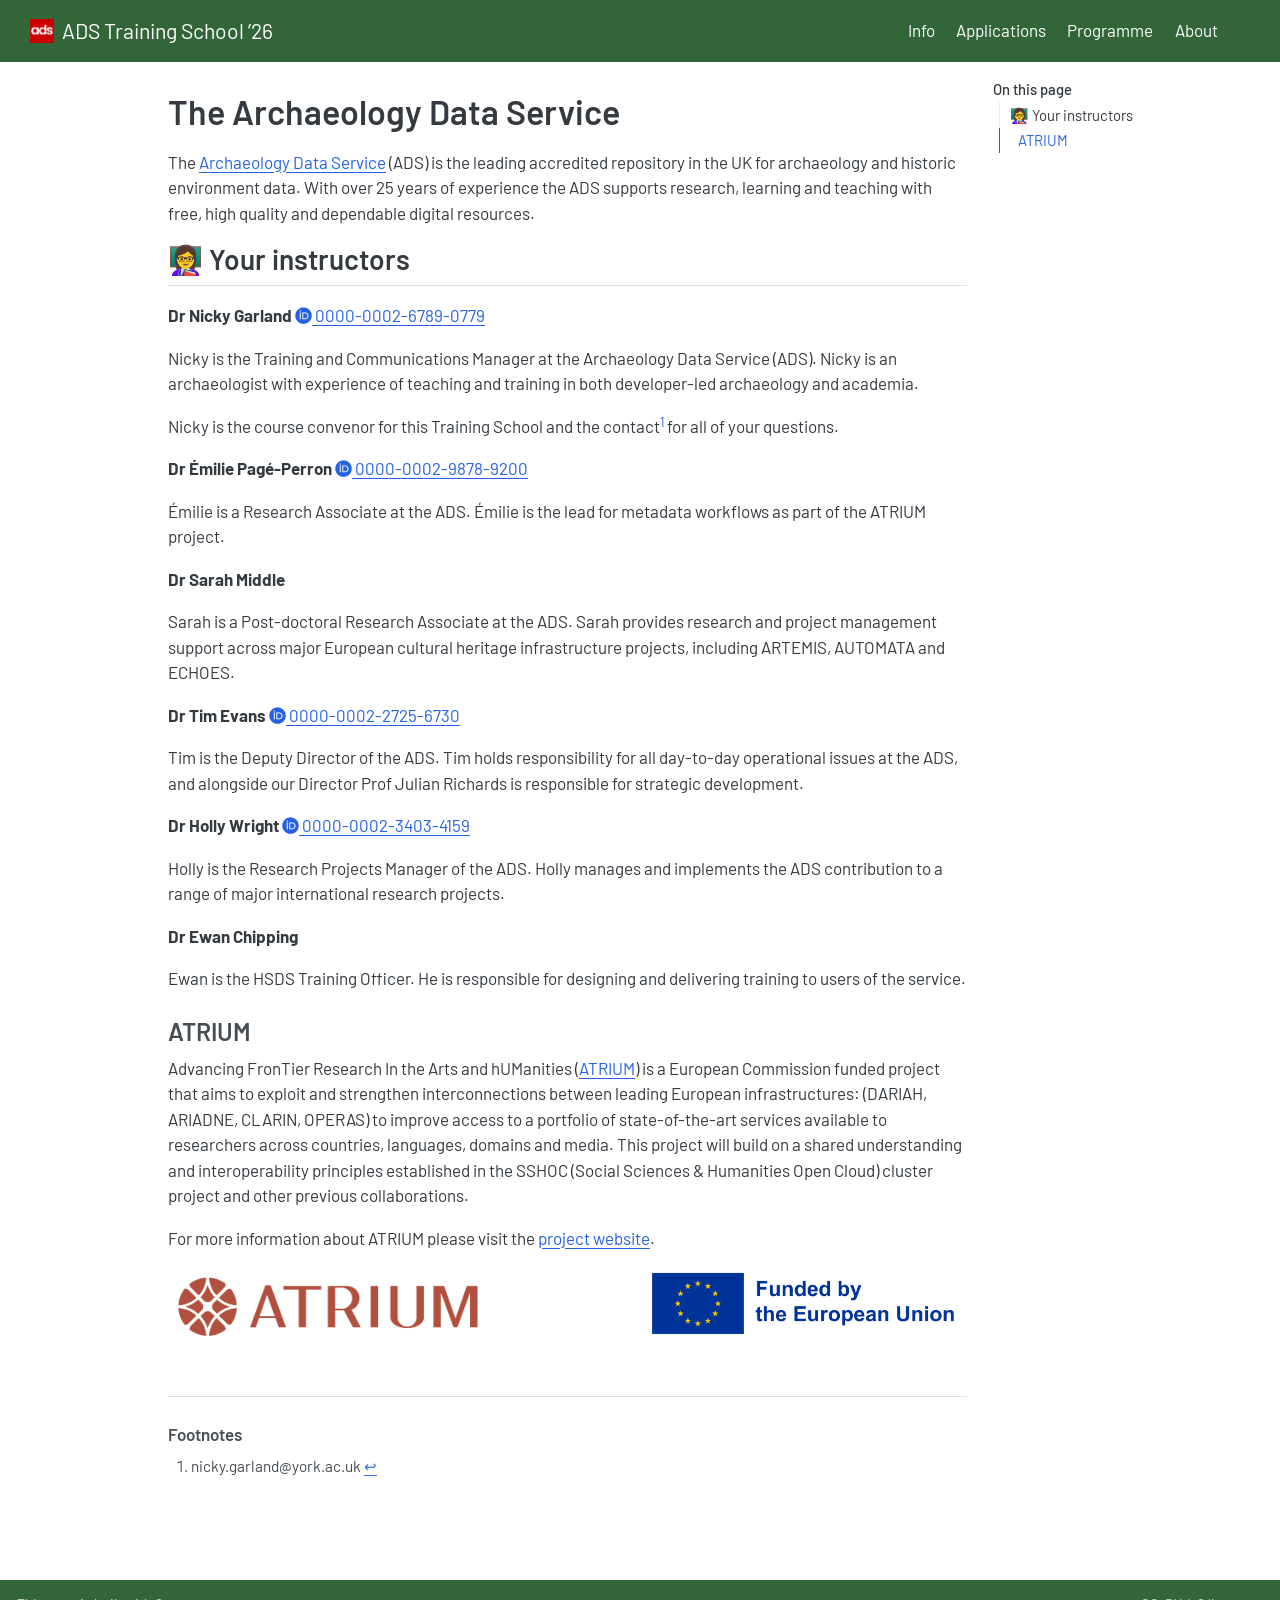
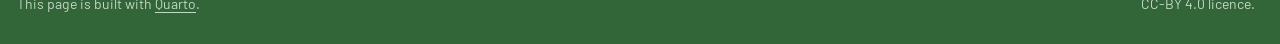
==== docs/about.html @ 08a2dcab "add docs folder" ====
<!DOCTYPE html>
<html xmlns="http://www.w3.org/1999/xhtml" lang="en" xml:lang="en"><head>

<meta charset="utf-8">
<meta name="generator" content="quarto-1.7.31">

<meta name="viewport" content="width=device-width, initial-scale=1.0, user-scalable=yes">


<title>The Archaeology Data Service – ADS Training School ’26</title>
<style>
code{white-space: pre-wrap;}
span.smallcaps{font-variant: small-caps;}
div.columns{display: flex; gap: min(4vw, 1.5em);}
div.column{flex: auto; overflow-x: auto;}
div.hanging-indent{margin-left: 1.5em; text-indent: -1.5em;}
ul.task-list{list-style: none;}
ul.task-list li input[type="checkbox"] {
  width: 0.8em;
  margin: 0 0.8em 0.2em -1em; /* quarto-specific, see https://github.com/quarto-dev/quarto-cli/issues/4556 */ 
  vertical-align: middle;
}
</style>


<script src="site_libs/quarto-nav/quarto-nav.js"></script>
<script src="site_libs/clipboard/clipboard.min.js"></script>
<script src="site_libs/quarto-search/autocomplete.umd.js"></script>
<script src="site_libs/quarto-search/fuse.min.js"></script>
<script src="site_libs/quarto-search/quarto-search.js"></script>
<meta name="quarto:offset" content="./">
<link href="./images/ads.png" rel="icon" type="image/png">
<script src="site_libs/quarto-html/quarto.js" type="module"></script>
<script src="site_libs/quarto-html/tabsets/tabsets.js" type="module"></script>
<script src="site_libs/quarto-html/popper.min.js"></script>
<script src="site_libs/quarto-html/tippy.umd.min.js"></script>
<script src="site_libs/quarto-html/anchor.min.js"></script>
<link href="site_libs/quarto-html/tippy.css" rel="stylesheet">
<link href="site_libs/quarto-html/quarto-syntax-highlighting-e1a5c8363afafaef2c763b6775fbf3ca.css" rel="stylesheet" id="quarto-text-highlighting-styles">
<script src="site_libs/bootstrap/bootstrap.min.js"></script>
<link href="site_libs/bootstrap/bootstrap-icons.css" rel="stylesheet">
<link href="site_libs/bootstrap/bootstrap-76c09b78791340f88bb5b484cc3c802a.min.css" rel="stylesheet" append-hash="true" id="quarto-bootstrap" data-mode="light">
<link href="site_libs/quarto-contrib/academicons-1.9.4/all.css" rel="stylesheet">
<link href="site_libs/quarto-contrib/academicons-1.9.4/size.css" rel="stylesheet">
<script id="quarto-search-options" type="application/json">{
  "location": "navbar",
  "copy-button": false,
  "collapse-after": 3,
  "panel-placement": "end",
  "type": "overlay",
  "limit": 50,
  "keyboard-shortcut": [
    "f",
    "/",
    "s"
  ],
  "language": {
    "search-no-results-text": "No results",
    "search-matching-documents-text": "matching documents",
    "search-copy-link-title": "Copy link to search",
    "search-hide-matches-text": "Hide additional matches",
    "search-more-match-text": "more match in this document",
    "search-more-matches-text": "more matches in this document",
    "search-clear-button-title": "Clear",
    "search-text-placeholder": "",
    "search-detached-cancel-button-title": "Cancel",
    "search-submit-button-title": "Submit",
    "search-label": "Search"
  }
}</script>
<link href="https://fonts.googleapis.com/css2?family=Barlow:ital,wght@0,100;0,200;0,300;0,400;0,500;0,600;0,700;0,800;0,900;1,100;1,200;1,300;1,400;1,500;1,600;1,700;1,800;1,900&amp;display=swap" rel="stylesheet">


<link rel="stylesheet" href="styles.css">
</head>

<body class="nav-fixed quarto-light">

<div id="quarto-search-results"></div>
  <header id="quarto-header" class="headroom fixed-top">
    <nav class="navbar navbar-expand-lg " data-bs-theme="dark">
      <div class="navbar-container container-fluid">
      <div class="navbar-brand-container mx-auto">
    <a href="./index.html" class="navbar-brand navbar-brand-logo">
    <img src="./figs/ads.png" alt="" class="navbar-logo">
    </a>
    <a class="navbar-brand" href="./index.html">
    <span class="navbar-title">ADS Training School ’26</span>
    </a>
  </div>
            <div id="quarto-search" class="" title="Search"></div>
          <button class="navbar-toggler" type="button" data-bs-toggle="collapse" data-bs-target="#navbarCollapse" aria-controls="navbarCollapse" role="menu" aria-expanded="false" aria-label="Toggle navigation" onclick="if (window.quartoToggleHeadroom) { window.quartoToggleHeadroom(); }">
  <span class="navbar-toggler-icon"></span>
</button>
          <div class="collapse navbar-collapse" id="navbarCollapse">
            <ul class="navbar-nav navbar-nav-scroll ms-auto">
  <li class="nav-item">
    <a class="nav-link" href="./info.html"> <i class="bi bi-info-circle-fill" role="img">
</i> 
<span class="menu-text">Info</span></a>
  </li>  
  <li class="nav-item">
    <a class="nav-link" href="./application.html"> <i class="bi bi-clipboard2-" role="img">
</i> 
<span class="menu-text">Applications</span></a>
  </li>  
  <li class="nav-item">
    <a class="nav-link" href="./programme.html"> <i class="bi bi-calendar2-day" role="img">
</i> 
<span class="menu-text">Programme</span></a>
  </li>  
  <li class="nav-item">
    <a class="nav-link active" href="./about.html" aria-current="page"> <i class="bi bi-people-fill" role="img">
</i> 
<span class="menu-text">About</span></a>
  </li>  
  <li class="nav-item compact">
    <a class="nav-link" href="https://github.com/nickyjgarland/tna-training-school-2026"> <i class="bi bi-github" role="img">
</i> 
<span class="menu-text"></span></a>
  </li>  
</ul>
          </div> <!-- /navcollapse -->
            <div class="quarto-navbar-tools">
</div>
      </div> <!-- /container-fluid -->
    </nav>
</header>
<!-- content -->
<div id="quarto-content" class="quarto-container page-columns page-rows-contents page-layout-article page-navbar">
<!-- sidebar -->
<!-- margin-sidebar -->
    <div id="quarto-margin-sidebar" class="sidebar margin-sidebar">
        <nav id="TOC" role="doc-toc" class="toc-active">
    <h2 id="toc-title">On this page</h2>
   
  <ul>
  <li><a href="#your-instructors" id="toc-your-instructors" class="nav-link active" data-scroll-target="#your-instructors">👩‍🏫 Your instructors</a>
  <ul class="collapse">
  <li><a href="#atrium" id="toc-atrium" class="nav-link" data-scroll-target="#atrium">ATRIUM</a></li>
  </ul></li>
  </ul>
</nav>
    </div>
<!-- main -->
<main class="content" id="quarto-document-content">

<header id="title-block-header" class="quarto-title-block default">
<div class="quarto-title">
<h1 class="title">The Archaeology Data Service</h1>
</div>



<div class="quarto-title-meta">

    
  
    
  </div>
  


</header>


<p>The <a href="https://archaeologydataservice.ac.uk/">Archaeology Data Service</a> (ADS) is the leading accredited repository in the UK for archaeology and historic environment data. With over 25 years of experience the ADS supports research, learning and teaching with free, high quality and dependable digital resources.</p>
<section id="your-instructors" class="level2">
<h2 class="anchored" data-anchor-id="your-instructors">👩‍🏫 Your instructors</h2>
<p><strong>Dr Nicky Garland</strong> <a href="https://orcid.org/0000-0002-6789-0779"><i class="ai  ai-orcid" aria-label="orcid"></i> 0000-0002-6789-0779</a></p>
<p>Nicky is the Training and Communications Manager at the Archaeology Data Service (ADS). Nicky is an archaeologist with experience of teaching and training in both developer-led archaeology and academia.</p>
<p>Nicky is the course convenor for this Training School and the contact<a href="#fn1" class="footnote-ref" id="fnref1" role="doc-noteref"><sup>1</sup></a> for all of your questions.</p>
<p><strong>Dr Émilie Pagé-Perron</strong> <a href="https://orcid.org/0000-0002-9878-9200"><i class="ai  ai-orcid" aria-label="orcid"></i> 0000-0002-9878-9200</a></p>
<p>Émilie is a Research Associate at the ADS. Émilie is the lead for metadata workflows as part of the ATRIUM project.</p>
<p><strong>Dr Sarah Middle</strong></p>
<p>Sarah is a Post-doctoral Research Associate at the ADS. Sarah provides research and project management support across major European cultural heritage infrastructure projects, including ARTEMIS, AUTOMATA and ECHOES.</p>
<p><strong>Dr Tim Evans</strong> <a href="https://orcid.org/0000-0002-2725-6730"><i class="ai  ai-orcid" aria-label="orcid"></i> 0000-0002-2725-6730</a></p>
<p>Tim is the Deputy Director of the ADS. Tim holds responsibility for all day-to-day operational issues at the ADS, and alongside our Director Prof Julian Richards is responsible for strategic development.</p>
<p><strong>Dr Holly Wright</strong> <a href="https://orcid.org/0000-0002-3403-4159"><i class="ai  ai-orcid" aria-label="orcid"></i> 0000-0002-3403-4159</a></p>
<p>Holly is the Research Projects Manager of the ADS. Holly manages and implements the ADS contribution to a range of major international research projects.</p>
<p><strong>Dr Ewan Chipping</strong></p>
<p>Ewan is the HSDS Training Officer. He is responsible for designing and delivering training to users of the service.</p>
<section id="atrium" class="level3">
<h3 class="anchored" data-anchor-id="atrium">ATRIUM</h3>
<p>Advancing FronTier Research In the Arts and hUManities (<a href="https://atrium-research.eu/">ATRIUM</a>) is a European Commission funded project that aims to exploit and strengthen interconnections between leading European infrastructures: (DARIAH, ARIADNE, CLARIN, OPERAS) to improve access to a portfolio of state-of-the-art services available to researchers across countries, languages, domains and media. This project will build on a shared understanding and interoperability principles established in the SSHOC (Social Sciences &amp; Humanities Open Cloud) cluster project and other previous collaborations.</p>
<p>For more information about ATRIUM please visit the <a href="https://atrium-research.eu/">project website</a>.</p>
<div class="columns">
<div class="column" style="width:40%;">
<p><a href="https://atrium-research.eu"><img src="figs/Clay_atrium.png" class="img-fluid"></a></p>
</div><div class="column" style="width:20%;">

</div><div class="column" style="width:40%;">
<p><img src="figs/EU_funding_image.png" class="img-fluid"></p>
</div>
</div>


</section>
</section>


<div id="quarto-appendix" class="default"><section id="footnotes" class="footnotes footnotes-end-of-document" role="doc-endnotes"><h2 class="anchored quarto-appendix-heading">Footnotes</h2>

<ol>
<li id="fn1"><p>nicky.garland@york.ac.uk<a href="#fnref1" class="footnote-back" role="doc-backlink">↩︎</a></p></li>
</ol>
</section></div></main> <!-- /main -->
<script id="quarto-html-after-body" type="application/javascript">
  window.document.addEventListener("DOMContentLoaded", function (event) {
    const icon = "";
    const anchorJS = new window.AnchorJS();
    anchorJS.options = {
      placement: 'right',
      icon: icon
    };
    anchorJS.add('.anchored');
    const isCodeAnnotation = (el) => {
      for (const clz of el.classList) {
        if (clz.startsWith('code-annotation-')) {                     
          return true;
        }
      }
      return false;
    }
    const onCopySuccess = function(e) {
      // button target
      const button = e.trigger;
      // don't keep focus
      button.blur();
      // flash "checked"
      button.classList.add('code-copy-button-checked');
      var currentTitle = button.getAttribute("title");
      button.setAttribute("title", "Copied!");
      let tooltip;
      if (window.bootstrap) {
        button.setAttribute("data-bs-toggle", "tooltip");
        button.setAttribute("data-bs-placement", "left");
        button.setAttribute("data-bs-title", "Copied!");
        tooltip = new bootstrap.Tooltip(button, 
          { trigger: "manual", 
            customClass: "code-copy-button-tooltip",
            offset: [0, -8]});
        tooltip.show();    
      }
      setTimeout(function() {
        if (tooltip) {
          tooltip.hide();
          button.removeAttribute("data-bs-title");
          button.removeAttribute("data-bs-toggle");
          button.removeAttribute("data-bs-placement");
        }
        button.setAttribute("title", currentTitle);
        button.classList.remove('code-copy-button-checked');
      }, 1000);
      // clear code selection
      e.clearSelection();
    }
    const getTextToCopy = function(trigger) {
        const codeEl = trigger.previousElementSibling.cloneNode(true);
        for (const childEl of codeEl.children) {
          if (isCodeAnnotation(childEl)) {
            childEl.remove();
          }
        }
        return codeEl.innerText;
    }
    const clipboard = new window.ClipboardJS('.code-copy-button:not([data-in-quarto-modal])', {
      text: getTextToCopy
    });
    clipboard.on('success', onCopySuccess);
    if (window.document.getElementById('quarto-embedded-source-code-modal')) {
      const clipboardModal = new window.ClipboardJS('.code-copy-button[data-in-quarto-modal]', {
        text: getTextToCopy,
        container: window.document.getElementById('quarto-embedded-source-code-modal')
      });
      clipboardModal.on('success', onCopySuccess);
    }
      var localhostRegex = new RegExp(/^(?:http|https):\/\/localhost\:?[0-9]*\//);
      var mailtoRegex = new RegExp(/^mailto:/);
        var filterRegex = new RegExp("https:\/\/archaeologydataservice\.ac\.uk\/");
      var isInternal = (href) => {
          return filterRegex.test(href) || localhostRegex.test(href) || mailtoRegex.test(href);
      }
      // Inspect non-navigation links and adorn them if external
     var links = window.document.querySelectorAll('a[href]:not(.nav-link):not(.navbar-brand):not(.toc-action):not(.sidebar-link):not(.sidebar-item-toggle):not(.pagination-link):not(.no-external):not([aria-hidden]):not(.dropdown-item):not(.quarto-navigation-tool):not(.about-link)');
      for (var i=0; i<links.length; i++) {
        const link = links[i];
        if (!isInternal(link.href)) {
          // undo the damage that might have been done by quarto-nav.js in the case of
          // links that we want to consider external
          if (link.dataset.originalHref !== undefined) {
            link.href = link.dataset.originalHref;
          }
            // target, if specified
            link.setAttribute("target", "_blank");
            if (link.getAttribute("rel") === null) {
              link.setAttribute("rel", "noopener");
            }
        }
      }
    function tippyHover(el, contentFn, onTriggerFn, onUntriggerFn) {
      const config = {
        allowHTML: true,
        maxWidth: 500,
        delay: 100,
        arrow: false,
        appendTo: function(el) {
            return el.parentElement;
        },
        interactive: true,
        interactiveBorder: 10,
        theme: 'quarto',
        placement: 'bottom-start',
      };
      if (contentFn) {
        config.content = contentFn;
      }
      if (onTriggerFn) {
        config.onTrigger = onTriggerFn;
      }
      if (onUntriggerFn) {
        config.onUntrigger = onUntriggerFn;
      }
      window.tippy(el, config); 
    }
    const noterefs = window.document.querySelectorAll('a[role="doc-noteref"]');
    for (var i=0; i<noterefs.length; i++) {
      const ref = noterefs[i];
      tippyHover(ref, function() {
        // use id or data attribute instead here
        let href = ref.getAttribute('data-footnote-href') || ref.getAttribute('href');
        try { href = new URL(href).hash; } catch {}
        const id = href.replace(/^#\/?/, "");
        const note = window.document.getElementById(id);
        if (note) {
          return note.innerHTML;
        } else {
          return "";
        }
      });
    }
    const xrefs = window.document.querySelectorAll('a.quarto-xref');
    const processXRef = (id, note) => {
      // Strip column container classes
      const stripColumnClz = (el) => {
        el.classList.remove("page-full", "page-columns");
        if (el.children) {
          for (const child of el.children) {
            stripColumnClz(child);
          }
        }
      }
      stripColumnClz(note)
      if (id === null || id.startsWith('sec-')) {
        // Special case sections, only their first couple elements
        const container = document.createElement("div");
        if (note.children && note.children.length > 2) {
          container.appendChild(note.children[0].cloneNode(true));
          for (let i = 1; i < note.children.length; i++) {
            const child = note.children[i];
            if (child.tagName === "P" && child.innerText === "") {
              continue;
            } else {
              container.appendChild(child.cloneNode(true));
              break;
            }
          }
          if (window.Quarto?.typesetMath) {
            window.Quarto.typesetMath(container);
          }
          return container.innerHTML
        } else {
          if (window.Quarto?.typesetMath) {
            window.Quarto.typesetMath(note);
          }
          return note.innerHTML;
        }
      } else {
        // Remove any anchor links if they are present
        const anchorLink = note.querySelector('a.anchorjs-link');
        if (anchorLink) {
          anchorLink.remove();
        }
        if (window.Quarto?.typesetMath) {
          window.Quarto.typesetMath(note);
        }
        if (note.classList.contains("callout")) {
          return note.outerHTML;
        } else {
          return note.innerHTML;
        }
      }
    }
    for (var i=0; i<xrefs.length; i++) {
      const xref = xrefs[i];
      tippyHover(xref, undefined, function(instance) {
        instance.disable();
        let url = xref.getAttribute('href');
        let hash = undefined; 
        if (url.startsWith('#')) {
          hash = url;
        } else {
          try { hash = new URL(url).hash; } catch {}
        }
        if (hash) {
          const id = hash.replace(/^#\/?/, "");
          const note = window.document.getElementById(id);
          if (note !== null) {
            try {
              const html = processXRef(id, note.cloneNode(true));
              instance.setContent(html);
            } finally {
              instance.enable();
              instance.show();
            }
          } else {
            // See if we can fetch this
            fetch(url.split('#')[0])
            .then(res => res.text())
            .then(html => {
              const parser = new DOMParser();
              const htmlDoc = parser.parseFromString(html, "text/html");
              const note = htmlDoc.getElementById(id);
              if (note !== null) {
                const html = processXRef(id, note);
                instance.setContent(html);
              } 
            }).finally(() => {
              instance.enable();
              instance.show();
            });
          }
        } else {
          // See if we can fetch a full url (with no hash to target)
          // This is a special case and we should probably do some content thinning / targeting
          fetch(url)
          .then(res => res.text())
          .then(html => {
            const parser = new DOMParser();
            const htmlDoc = parser.parseFromString(html, "text/html");
            const note = htmlDoc.querySelector('main.content');
            if (note !== null) {
              // This should only happen for chapter cross references
              // (since there is no id in the URL)
              // remove the first header
              if (note.children.length > 0 && note.children[0].tagName === "HEADER") {
                note.children[0].remove();
              }
              const html = processXRef(null, note);
              instance.setContent(html);
            } 
          }).finally(() => {
            instance.enable();
            instance.show();
          });
        }
      }, function(instance) {
      });
    }
        let selectedAnnoteEl;
        const selectorForAnnotation = ( cell, annotation) => {
          let cellAttr = 'data-code-cell="' + cell + '"';
          let lineAttr = 'data-code-annotation="' +  annotation + '"';
          const selector = 'span[' + cellAttr + '][' + lineAttr + ']';
          return selector;
        }
        const selectCodeLines = (annoteEl) => {
          const doc = window.document;
          const targetCell = annoteEl.getAttribute("data-target-cell");
          const targetAnnotation = annoteEl.getAttribute("data-target-annotation");
          const annoteSpan = window.document.querySelector(selectorForAnnotation(targetCell, targetAnnotation));
          const lines = annoteSpan.getAttribute("data-code-lines").split(",");
          const lineIds = lines.map((line) => {
            return targetCell + "-" + line;
          })
          let top = null;
          let height = null;
          let parent = null;
          if (lineIds.length > 0) {
              //compute the position of the single el (top and bottom and make a div)
              const el = window.document.getElementById(lineIds[0]);
              top = el.offsetTop;
              height = el.offsetHeight;
              parent = el.parentElement.parentElement;
            if (lineIds.length > 1) {
              const lastEl = window.document.getElementById(lineIds[lineIds.length - 1]);
              const bottom = lastEl.offsetTop + lastEl.offsetHeight;
              height = bottom - top;
            }
            if (top !== null && height !== null && parent !== null) {
              // cook up a div (if necessary) and position it 
              let div = window.document.getElementById("code-annotation-line-highlight");
              if (div === null) {
                div = window.document.createElement("div");
                div.setAttribute("id", "code-annotation-line-highlight");
                div.style.position = 'absolute';
                parent.appendChild(div);
              }
              div.style.top = top - 2 + "px";
              div.style.height = height + 4 + "px";
              div.style.left = 0;
              let gutterDiv = window.document.getElementById("code-annotation-line-highlight-gutter");
              if (gutterDiv === null) {
                gutterDiv = window.document.createElement("div");
                gutterDiv.setAttribute("id", "code-annotation-line-highlight-gutter");
                gutterDiv.style.position = 'absolute';
                const codeCell = window.document.getElementById(targetCell);
                const gutter = codeCell.querySelector('.code-annotation-gutter');
                gutter.appendChild(gutterDiv);
              }
              gutterDiv.style.top = top - 2 + "px";
              gutterDiv.style.height = height + 4 + "px";
            }
            selectedAnnoteEl = annoteEl;
          }
        };
        const unselectCodeLines = () => {
          const elementsIds = ["code-annotation-line-highlight", "code-annotation-line-highlight-gutter"];
          elementsIds.forEach((elId) => {
            const div = window.document.getElementById(elId);
            if (div) {
              div.remove();
            }
          });
          selectedAnnoteEl = undefined;
        };
          // Handle positioning of the toggle
      window.addEventListener(
        "resize",
        throttle(() => {
          elRect = undefined;
          if (selectedAnnoteEl) {
            selectCodeLines(selectedAnnoteEl);
          }
        }, 10)
      );
      function throttle(fn, ms) {
      let throttle = false;
      let timer;
        return (...args) => {
          if(!throttle) { // first call gets through
              fn.apply(this, args);
              throttle = true;
          } else { // all the others get throttled
              if(timer) clearTimeout(timer); // cancel #2
              timer = setTimeout(() => {
                fn.apply(this, args);
                timer = throttle = false;
              }, ms);
          }
        };
      }
        // Attach click handler to the DT
        const annoteDls = window.document.querySelectorAll('dt[data-target-cell]');
        for (const annoteDlNode of annoteDls) {
          annoteDlNode.addEventListener('click', (event) => {
            const clickedEl = event.target;
            if (clickedEl !== selectedAnnoteEl) {
              unselectCodeLines();
              const activeEl = window.document.querySelector('dt[data-target-cell].code-annotation-active');
              if (activeEl) {
                activeEl.classList.remove('code-annotation-active');
              }
              selectCodeLines(clickedEl);
              clickedEl.classList.add('code-annotation-active');
            } else {
              // Unselect the line
              unselectCodeLines();
              clickedEl.classList.remove('code-annotation-active');
            }
          });
        }
    const findCites = (el) => {
      const parentEl = el.parentElement;
      if (parentEl) {
        const cites = parentEl.dataset.cites;
        if (cites) {
          return {
            el,
            cites: cites.split(' ')
          };
        } else {
          return findCites(el.parentElement)
        }
      } else {
        return undefined;
      }
    };
    var bibliorefs = window.document.querySelectorAll('a[role="doc-biblioref"]');
    for (var i=0; i<bibliorefs.length; i++) {
      const ref = bibliorefs[i];
      const citeInfo = findCites(ref);
      if (citeInfo) {
        tippyHover(citeInfo.el, function() {
          var popup = window.document.createElement('div');
          citeInfo.cites.forEach(function(cite) {
            var citeDiv = window.document.createElement('div');
            citeDiv.classList.add('hanging-indent');
            citeDiv.classList.add('csl-entry');
            var biblioDiv = window.document.getElementById('ref-' + cite);
            if (biblioDiv) {
              citeDiv.innerHTML = biblioDiv.innerHTML;
            }
            popup.appendChild(citeDiv);
          });
          return popup.innerHTML;
        });
      }
    }
  });
  </script>
</div> <!-- /content -->
<footer class="footer">
  <div class="nav-footer">
    <div class="nav-footer-left">
<p>This page is built with <a href="https://quarto.org/">Quarto</a>.</p>
</div>   
    <div class="nav-footer-center">
      &nbsp;
    </div>
    <div class="nav-footer-right">
      <ul class="footer-items list-unstyled">
    <li class="nav-item">
    <a class="nav-link" href="https://creativecommons.org/licenses/by/4.0/deed.en">
<p>CC-BY 4.0 licence.</p>
</a>
  </li>  
</ul>
    </div>
  </div>
</footer>




</body></html>
---- docs/site_libs/quarto-html/tippy.css ----
.tippy-box[data-animation=fade][data-state=hidden]{opacity:0}[data-tippy-root]{max-width:calc(100vw - 10px)}.tippy-box{position:relative;background-color:#333;color:#fff;border-radius:4px;font-size:14px;line-height:1.4;white-space:normal;outline:0;transition-property:transform,visibility,opacity}.tippy-box[data-placement^=top]>.tippy-arrow{bottom:0}.tippy-box[data-placement^=top]>.tippy-arrow:before{bottom:-7px;left:0;border-width:8px 8px 0;border-top-color:initial;transform-origin:center top}.tippy-box[data-placement^=bottom]>.tippy-arrow{top:0}.tippy-box[data-placement^=bottom]>.tippy-arrow:before{top:-7px;left:0;border-width:0 8px 8px;border-bottom-color:initial;transform-origin:center bottom}.tippy-box[data-placement^=left]>.tippy-arrow{right:0}.tippy-box[data-placement^=left]>.tippy-arrow:before{border-width:8px 0 8px 8px;border-left-color:initial;right:-7px;transform-origin:center left}.tippy-box[data-placement^=right]>.tippy-arrow{left:0}.tippy-box[data-placement^=right]>.tippy-arrow:before{left:-7px;border-width:8px 8px 8px 0;border-right-color:initial;transform-origin:center right}.tippy-box[data-inertia][data-state=visible]{transition-timing-function:cubic-bezier(.54,1.5,.38,1.11)}.tippy-arrow{width:16px;height:16px;color:#333}.tippy-arrow:before{content:"";position:absolute;border-color:transparent;border-style:solid}.tippy-content{position:relative;padding:5px 9px;z-index:1}
---- docs/site_libs/quarto-contrib/academicons-1.9.4/all.css ----
/*
 *  Academicons 1.9.4 by James Walsh (https://github.com/jpswalsh) and Katja Bercic (https://github.com/katjabercic)
 *  Fonts generated using FontForge - https://fontforge.org
 *  Square icons designed to be used alongside Font Awesome square icons - https://fortawesome.github.io/Font-Awesome/
 *  Licenses - Font: SIL OFL 1.1, CSS: MIT License
 */
@font-face {
  font-family: 'Academicons';
  font-style: normal;
  font-weight: 400;
  font-display: block;
  src: url('1e21o67/academicons.eot');
  src: url('1e21o67/academicons.eot') format('embedded-opentype'),
    url('1e21o67/academicons.ttf') format('truetype'),
    url('1e21o67/academicons.woff') format('woff'),
    url('1e21o67/academicons.svg') format('svg');
}

.ai {
  font-family: 'Academicons';
  font-weight: 400;
  -moz-osx-font-smoothing: grayscale;
  -webkit-font-smoothing: antialiased;
  display: inline-block;
  font-style: normal;
  font-variant: normal;
  text-rendering: auto;
  line-height: 1;
}

.ai-academia:before {
  content: "\e9af";
}

.ai-academia-square:before {
  content: "\e93d";
}

.ai-acclaim:before {
  content: "\e92e";
}

.ai-acclaim-square:before {
  content: "\e93a";
}

.ai-acm:before {
  content: "\e93c";
}

.ai-acm-square:before {
  content: "\e95d";
}

.ai-acmdl:before {
  content: "\e96a";
}

.ai-acmdl-square:before {
  content: "\e9d3";
}

.ai-ads:before {
  content: "\e9cb";
}

.ai-ads-square:before {
  content: "\e94a";
}

.ai-africarxiv:before {
  content: "\e91b";
}

.ai-africarxiv-square:before {
  content: "\e90b";
}

.ai-archive:before {
  content: "\e955";
}

.ai-archive-square:before {
  content: "\e956";
}

.ai-arxiv:before {
  content: "\e974";
}

.ai-arxiv-square:before {
  content: "\e9a6";
}

.ai-biorxiv:before {
  content: "\e9a2";
}

.ai-biorxiv-square:before {
  content: "\e98b";
}

.ai-ceur:before {
  content: "\e96d";
}

.ai-ceur-square:before {
  content: "\e92f";
}

.ai-ciencia-vitae:before {
  content: "\e912";
}

.ai-ciencia-vitae-square:before {
  content: "\e913";
}

.ai-clarivate:before {
  content: "\e924";
}

.ai-clarivate-square:before {
  content: "\e925";
}

.ai-closed-access:before {
  content: "\e942";
}

.ai-closed-access-square:before {
  content: "\e943";
}

.ai-conversation:before {
  content: "\e94c";
}

.ai-conversation-square:before {
  content: "\e915";
}

.ai-coursera:before {
  content: "\e95f";
}

.ai-coursera-square:before {
  content: "\e97f";
}

.ai-crossref:before {
  content: "\e918";
}

.ai-crossref-square:before {
  content: "\e919";
}

.ai-cv:before {
  content: "\e9a5";
}

.ai-cv-square:before {
  content: "\e90a";
}

.ai-datacite:before {
  content: "\e91c";
}

.ai-datacite-square:before {
  content: "\e91d";
}

.ai-dataverse:before {
  content: "\e9f7";
}

.ai-dataverse-square:before {
  content: "\e9e4";
}

.ai-dblp:before {
  content: "\e94f";
}

.ai-dblp-square:before {
  content: "\e93f";
}

.ai-depsy:before {
  content: "\e97a";
}

.ai-depsy-square:before {
  content: "\e94b";
}

.ai-doi:before {
  content: "\e97e";
}

.ai-doi-square:before {
  content: "\e98f";
}

.ai-dryad:before {
  content: "\e97c";
}

.ai-dryad-square:before {
  content: "\e98c";
}

.ai-elsevier:before {
  content: "\e961";
}

.ai-elsevier-square:before {
  content: "\e910";
}

.ai-figshare:before {
  content: "\e981";
}

.ai-figshare-square:before {
  content: "\e9e7";
}

.ai-google-scholar:before {
  content: "\e9d4";
}

.ai-google-scholar-square:before {
  content: "\e9f9";
}

.ai-hal:before {
  content: "\e92c";
}

.ai-hal-square:before {
  content: "\e92d";
}

.ai-hypothesis:before {
  content: "\e95a";
}

.ai-hypothesis-square:before {
  content: "\e95b";
}

.ai-ideas-repec:before {
  content: "\e9ed";
}

.ai-ideas-repec-square:before {
  content: "\e9f8";
}

.ai-ieee:before {
  content: "\e929";
}

.ai-ieee-square:before {
  content: "\e9b9";
}

.ai-impactstory:before {
  content: "\e9cf";
}

.ai-impactstory-square:before {
  content: "\e9aa";
}

.ai-inaturalist:before {
  content: "\e900";
}

.ai-inaturalist-square:before {
  content: "\e901";
}

.ai-inpn:before {
  content: "\e902";
}

.ai-inpn-square:before {
  content: "\e903";
}

.ai-inspire:before {
  content: "\e9e9";
}

.ai-inspire-square:before {
  content: "\e9fe";
}

.ai-isidore:before {
  content: "\e936";
}

.ai-isidore-square:before {
  content: "\e954";
}

.ai-isni:before {
  content: "\e957";
}

.ai-isni-square:before {
  content: "\e958";
}

.ai-jstor:before {
  content: "\e938";
}

.ai-jstor-square:before {
  content: "\e944";
}

.ai-lattes:before {
  content: "\e9b3";
}

.ai-lattes-square:before {
  content: "\e99c";
}

.ai-mathoverflow:before {
  content: "\e9f6";
}

.ai-mathoverflow-square:before {
  content: "\e97b";
}

.ai-mendeley:before {
  content: "\e9f0";
}

.ai-mendeley-square:before {
  content: "\e9f3";
}

.ai-moodle:before {
  content: "\e907";
}

.ai-moodle-square:before {
  content: "\e908";
}

.ai-mtmt:before {
  content: "\e950";
}

.ai-mtmt-square:before {
  content: "\e951";
}

.ai-nakala:before {
  content: "\e940";
}

.ai-nakala-square:before {
  content: "\e941";
}

.ai-obp:before {
  content: "\e92a";
}

.ai-obp-square:before {
  content: "\e92b";
}

.ai-open-access:before {
  content: "\e939";
}

.ai-open-access-square:before {
  content: "\e9f4";
}

.ai-open-data:before {
  content: "\e966";
}

.ai-open-data-square:before {
  content: "\e967";
}

.ai-open-materials:before {
  content: "\e968";
}

.ai-open-materials-square:before {
  content: "\e969";
}

.ai-openedition:before {
  content: "\e946";
}

.ai-openedition-square:before {
  content: "\e947";
}

.ai-orcid:before {
  content: "\e9d9";
}

.ai-orcid-square:before {
  content: "\e9c3";
}

.ai-osf:before {
  content: "\e9ef";
}

.ai-osf-square:before {
  content: "\e931";
}

.ai-overleaf:before {
  content: "\e914";
}

.ai-overleaf-square:before {
  content: "\e98d";
}

.ai-philpapers:before {
  content: "\e98a";
}

.ai-philpapers-square:before {
  content: "\e96f";
}

.ai-piazza:before {
  content: "\e99a";
}

.ai-piazza-square:before {
  content: "\e90c";
}

.ai-preregistered:before {
  content: "\e906";
}

.ai-preregistered-square:before {
  content: "\e96b";
}

.ai-protocols:before {
  content: "\e952";
}

.ai-protocols-square:before {
  content: "\e953";
}

.ai-psyarxiv:before {
  content: "\e90e";
}

.ai-psyarxiv-square:before {
  content: "\e90f";
}

.ai-publons:before {
  content: "\e937";
}

.ai-publons-square:before {
  content: "\e94e";
}

.ai-pubmed:before {
  content: "\e99f";
}

.ai-pubmed-square:before {
  content: "\e97d";
}

.ai-pubpeer:before {
  content: "\e922";
}

.ai-pubpeer-square:before {
  content: "\e923";
}

.ai-researcherid:before {
  content: "\e91a";
}

.ai-researcherid-square:before {
  content: "\e95c";
}

.ai-researchgate:before {
  content: "\e95e";
}

.ai-researchgate-square:before {
  content: "\e99e";
}

.ai-ror:before {
  content: "\e948";
}

.ai-ror-square:before {
  content: "\e949";
}

.ai-sci-hub:before {
  content: "\e959";
}

.ai-sci-hub-square:before {
  content: "\e905";
}

.ai-scirate:before {
  content: "\e98e";
}

.ai-scirate-square:before {
  content: "\e99d";
}

.ai-scopus:before {
  content: "\e91e";
}

.ai-scopus-square:before {
  content: "\e91f";
}

.ai-semantic-scholar:before {
  content: "\e96e";
}

.ai-semantic-scholar-square:before {
  content: "\e96c";
}

.ai-springer:before {
  content: "\e928";
}

.ai-springer-square:before {
  content: "\e99b";
}

.ai-ssrn:before {
  content: "\e916";
}

.ai-ssrn-square:before {
  content: "\e917";
}

.ai-stackoverflow:before {
  content: "\e920";
}

.ai-stackoverflow-square:before {
  content: "\e921";
}

.ai-viaf:before {
  content: "\e933";
}

.ai-viaf-square:before {
  content: "\e934";
}

.ai-wiley:before {
  content: "\e926";
}

.ai-wiley-square:before {
  content: "\e927";
}

.ai-zenodo:before {
  content: "\e911";
}

.ai-zotero:before {
  content: "\e962";
}

.ai-zotero-square:before {
  content: "\e932";
}

/*  Duplication of the FontAwesome style classes using 'ai' in place of 'fa'. */
.ai-lg {
  font-size: 1.33333em;
  line-height: 0.75em;
  vertical-align: -.0667em;
}

.ai-xs {
  font-size: .75em;
}

.ai-sm {
  font-size: .875em;
}

.ai-1x {
  font-size: 1em;
}

.ai-2x {
  font-size: 2em;
}

.ai-3x {
  font-size: 3em;
}

.ai-4x {
  font-size: 4em;
}

.ai-5x {
  font-size: 5em;
}

.ai-6x {
  font-size: 6em;
}

.ai-7x {
  font-size: 7em;
}

.ai-8x {
  font-size: 8em;
}

.ai-9x {
  font-size: 9em;
}

.ai-10x {
  font-size: 10em;
}

.ai-fw {
  text-align: center;
  width: 1.25em;
}

.ai-ul {
  list-style-type: none;
  margin-left: 2.5em;
  padding-left: 0;
}

.ai-ul>li {
  position: relative;
}

.ai-li {
  left: -2em;
  position: absolute;
  text-align: center;
  width: 2em;
  line-height: inherit;
}

.ai-border {
  border: solid 0.08em #eee;
  border-radius: .1em;
  padding: .2em .25em .15em;
}

.ai-pull-left {
  float: left;
}

.ai-pull-right {
  float: right;
}

.ai.ai-pull-left {
  margin-right: .3em;
}

.ai.ai-pull-right {
  margin-right: .3em;
}

.ai-stack {
  display: inline-block;
  height: 2em;
  line-height: 2em;
  position: relative;
  vertical-align: middle;
  width: 2.5em;
}

.ai-stack-1x,
.ai-stack-2x {
  left: 0;
  position: absolute;
  text-align: center;
  width: 100%;
}

.ai-stack-1x {
  line-height: inherit;
}

.ai-stack-2x {
  font-size: 2em;
}

.ai-inverse {
  color: #fff;
}
---- docs/site_libs/quarto-contrib/academicons-1.9.4/size.css ----
.ai-tiny {
  font-size: 0.5em;
}

.ai-scriptsize {
  font-size: 0.7em;
}

.ai-footnotesize {
  font-size: 0.8em;
}

.ai-small {
  font-size: 0.9em;
}

.ai-normalsize {
  font-size: 1em;
}

.ai-large {
  font-size: 1.2em;
}

.ai-Large {
  font-size: 1.5em;
}

.ai-LARGE {
  font-size: 1.75em;
}

.ai-huge {
  font-size: 2em;
}

.ai-Huge {
  font-size: 2.5em;
}

.ai-1x {
  font-size: 1em;
}

.ai-2x {
  font-size: 2em;
}

.ai-3x {
  font-size: 3em;
}

.ai-4x {
  font-size: 4em;
}

.ai-5x {
  font-size: 5em;
}

.ai-6x {
  font-size: 6em;
}

.ai-7x {
  font-size: 7em;
}

.ai-8x {
  font-size: 8em;
}

.ai-9x {
  font-size: 9em;
}

.ai-10x {
  font-size: 10em;
}

.ai-2xs {
  font-size: 0.625em;
  line-height: 0.1em;
  vertical-align: 0.225em;
}

.ai-xs {
  font-size: 0.75em;
  line-height: 0.08333em;
  vertical-align: 0.125em;
}

.ai-sm {
  font-size: 0.875em;
  line-height: 0.07143em;
  vertical-align: 0.05357em;
}

.ai-lg {
  font-size: 1.25em;
  line-height: 0.05em;
  vertical-align: -0.075em;
}

.ai-xl {
  font-size: 1.5em;
  line-height: 0.04167em;
  vertical-align: -0.125em;
}

.ai-2xl {
  font-size: 2em;
  line-height: 0.03125em;
  vertical-align: -0.1875em;
}
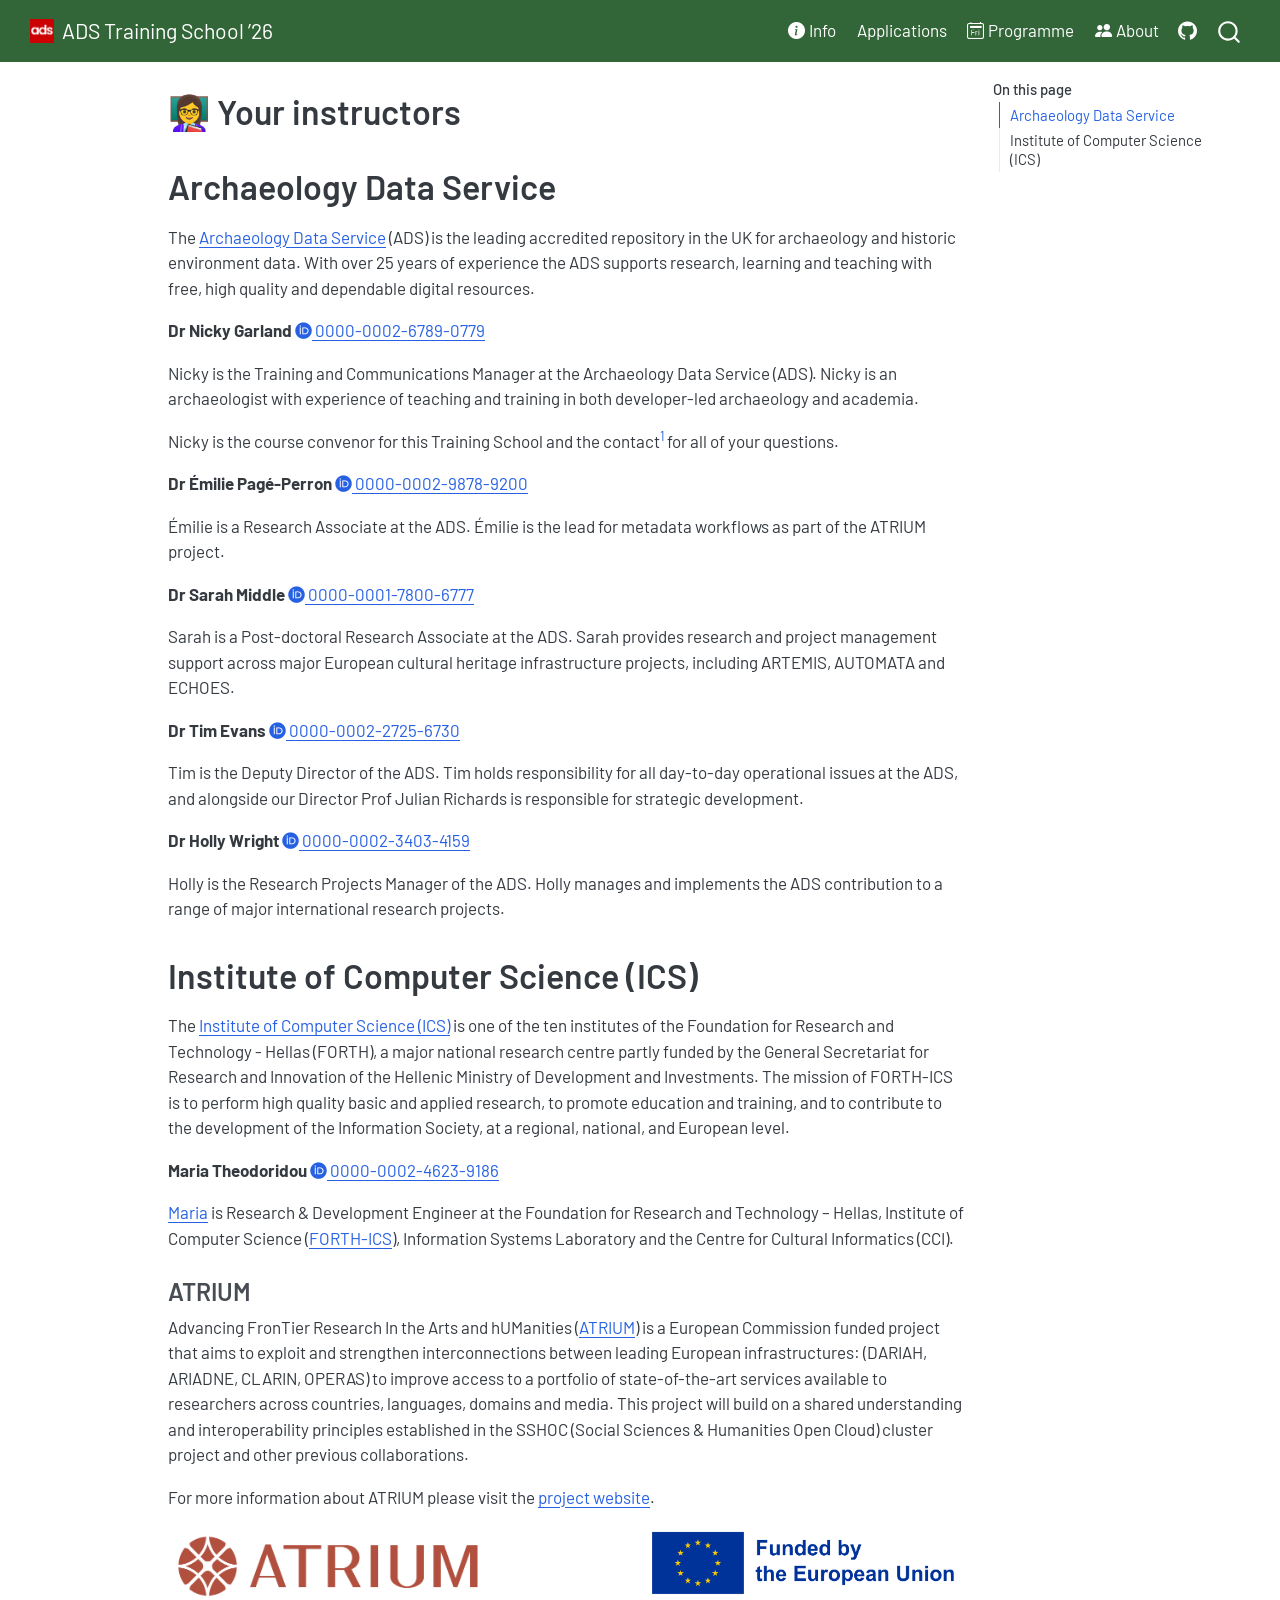
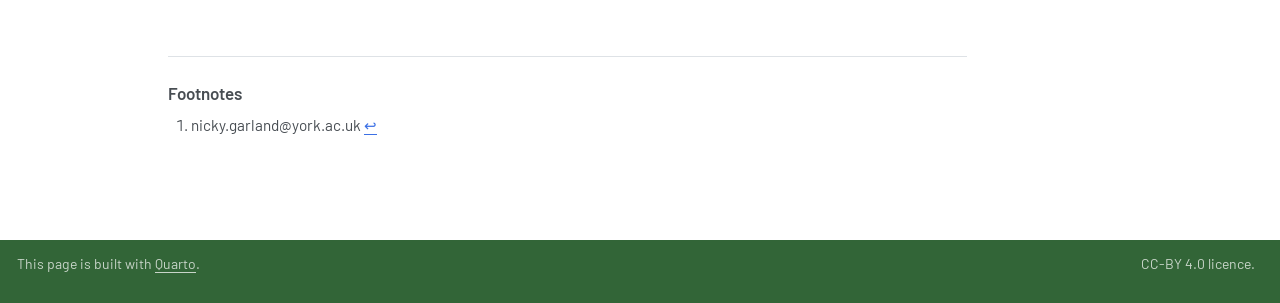
==== commit b84ff721: "Rendered version 10.08.26" ====
--- a/docs/about.html
+++ b/docs/about.html
@@ -2,13 +2,16 @@
 <html xmlns="http://www.w3.org/1999/xhtml" lang="en" xml:lang="en"><head>
 
 <meta charset="utf-8">
-<meta name="generator" content="quarto-1.7.31">
+<meta name="generator" content="quarto-1.9.38">
 
 <meta name="viewport" content="width=device-width, initial-scale=1.0, user-scalable=yes">
 
 
-<title>The Archaeology Data Service – ADS Training School ’26</title>
+<title>👩‍🏫 Your instructors – ADS Training School ’26</title>
 <style>
+/* Default styles provided by pandoc.
+** See https://pandoc.org/MANUAL.html#variables-for-html for config info.
+*/
 code{white-space: pre-wrap;}
 span.smallcaps{font-variant: small-caps;}
 div.columns{display: flex; gap: min(4vw, 1.5em);}
@@ -29,17 +32,17 @@
 <script src="site_libs/quarto-search/fuse.min.js"></script>
 <script src="site_libs/quarto-search/quarto-search.js"></script>
 <meta name="quarto:offset" content="./">
-<link href="./images/ads.png" rel="icon" type="image/png">
+<link href="./figs/ads.png" rel="icon" type="image/png">
 <script src="site_libs/quarto-html/quarto.js" type="module"></script>
 <script src="site_libs/quarto-html/tabsets/tabsets.js" type="module"></script>
 <script src="site_libs/quarto-html/popper.min.js"></script>
 <script src="site_libs/quarto-html/tippy.umd.min.js"></script>
 <script src="site_libs/quarto-html/anchor.min.js"></script>
 <link href="site_libs/quarto-html/tippy.css" rel="stylesheet">
-<link href="site_libs/quarto-html/quarto-syntax-highlighting-e1a5c8363afafaef2c763b6775fbf3ca.css" rel="stylesheet" id="quarto-text-highlighting-styles">
+<link href="site_libs/quarto-html/quarto-syntax-highlighting-15634bcf2e68342d4ad2dfa704d543f6.css" rel="stylesheet" id="quarto-text-highlighting-styles">
 <script src="site_libs/bootstrap/bootstrap.min.js"></script>
 <link href="site_libs/bootstrap/bootstrap-icons.css" rel="stylesheet">
-<link href="site_libs/bootstrap/bootstrap-76c09b78791340f88bb5b484cc3c802a.min.css" rel="stylesheet" append-hash="true" id="quarto-bootstrap" data-mode="light">
+<link href="site_libs/bootstrap/bootstrap-4abc3698eae81904341866e732fc32a6.min.css" rel="stylesheet" append-hash="true" id="quarto-bootstrap" data-mode="light">
 <link href="site_libs/quarto-contrib/academicons-1.9.4/all.css" rel="stylesheet">
 <link href="site_libs/quarto-contrib/academicons-1.9.4/size.css" rel="stylesheet">
 <script id="quarto-search-options" type="application/json">{
@@ -82,7 +85,8 @@
       <div class="navbar-container container-fluid">
       <div class="navbar-brand-container mx-auto">
     <a href="./index.html" class="navbar-brand navbar-brand-logo">
-    <img src="./figs/ads.png" alt="" class="navbar-logo">
+    <img src="./figs/ads.png" alt="" class="navbar-logo light-content">
+    <img src="./figs/ads.png" alt="" class="navbar-logo dark-content">
     </a>
     <a class="navbar-brand" href="./index.html">
     <span class="navbar-title">ADS Training School ’26</span>
@@ -135,7 +139,8 @@
     <h2 id="toc-title">On this page</h2>
    
   <ul>
-  <li><a href="#your-instructors" id="toc-your-instructors" class="nav-link active" data-scroll-target="#your-instructors">👩‍🏫 Your instructors</a>
+  <li><a href="#archaeology-data-service" id="toc-archaeology-data-service" class="nav-link active" data-scroll-target="#archaeology-data-service">Archaeology Data Service</a></li>
+  <li><a href="#institute-of-computer-science-ics" id="toc-institute-of-computer-science-ics" class="nav-link" data-scroll-target="#institute-of-computer-science-ics">Institute of Computer Science (ICS)</a>
   <ul class="collapse">
   <li><a href="#atrium" id="toc-atrium" class="nav-link" data-scroll-target="#atrium">ATRIUM</a></li>
   </ul></li>
@@ -147,7 +152,7 @@
 
 <header id="title-block-header" class="quarto-title-block default">
 <div class="quarto-title">
-<h1 class="title">The Archaeology Data Service</h1>
+<h1 class="title">👩‍🏫 Your instructors</h1>
 </div>
 
 
@@ -164,22 +169,26 @@
 </header>
 
 
+<section id="archaeology-data-service" class="level1">
+<h1>Archaeology Data Service</h1>
 <p>The <a href="https://archaeologydataservice.ac.uk/">Archaeology Data Service</a> (ADS) is the leading accredited repository in the UK for archaeology and historic environment data. With over 25 years of experience the ADS supports research, learning and teaching with free, high quality and dependable digital resources.</p>
-<section id="your-instructors" class="level2">
-<h2 class="anchored" data-anchor-id="your-instructors">👩‍🏫 Your instructors</h2>
 <p><strong>Dr Nicky Garland</strong> <a href="https://orcid.org/0000-0002-6789-0779"><i class="ai  ai-orcid" aria-label="orcid"></i> 0000-0002-6789-0779</a></p>
 <p>Nicky is the Training and Communications Manager at the Archaeology Data Service (ADS). Nicky is an archaeologist with experience of teaching and training in both developer-led archaeology and academia.</p>
 <p>Nicky is the course convenor for this Training School and the contact<a href="#fn1" class="footnote-ref" id="fnref1" role="doc-noteref"><sup>1</sup></a> for all of your questions.</p>
 <p><strong>Dr Émilie Pagé-Perron</strong> <a href="https://orcid.org/0000-0002-9878-9200"><i class="ai  ai-orcid" aria-label="orcid"></i> 0000-0002-9878-9200</a></p>
 <p>Émilie is a Research Associate at the ADS. Émilie is the lead for metadata workflows as part of the ATRIUM project.</p>
-<p><strong>Dr Sarah Middle</strong></p>
+<p><strong>Dr Sarah Middle</strong> <a href="https://orcid.org/0000-0001-7800-6777"><i class="ai  ai-orcid" aria-label="orcid"></i> 0000-0001-7800-6777</a></p>
 <p>Sarah is a Post-doctoral Research Associate at the ADS. Sarah provides research and project management support across major European cultural heritage infrastructure projects, including ARTEMIS, AUTOMATA and ECHOES.</p>
 <p><strong>Dr Tim Evans</strong> <a href="https://orcid.org/0000-0002-2725-6730"><i class="ai  ai-orcid" aria-label="orcid"></i> 0000-0002-2725-6730</a></p>
 <p>Tim is the Deputy Director of the ADS. Tim holds responsibility for all day-to-day operational issues at the ADS, and alongside our Director Prof Julian Richards is responsible for strategic development.</p>
 <p><strong>Dr Holly Wright</strong> <a href="https://orcid.org/0000-0002-3403-4159"><i class="ai  ai-orcid" aria-label="orcid"></i> 0000-0002-3403-4159</a></p>
 <p>Holly is the Research Projects Manager of the ADS. Holly manages and implements the ADS contribution to a range of major international research projects.</p>
-<p><strong>Dr Ewan Chipping</strong></p>
-<p>Ewan is the HSDS Training Officer. He is responsible for designing and delivering training to users of the service.</p>
+</section>
+<section id="institute-of-computer-science-ics" class="level1">
+<h1>Institute of Computer Science (ICS)</h1>
+<p>The <a href="https://www.ics.forth.gr/">Institute of Computer Science (ICS)</a> is one of the ten institutes of the Foundation for Research and Technology - Hellas (FORTH), a major national research centre partly funded by the General Secretariat for Research and Innovation of the Hellenic Ministry of Development and Investments. The mission of FORTH-ICS is to perform high quality basic and applied research, to promote education and training, and to contribute to the development of the Information Society, at a regional, national, and European level.</p>
+<p><strong>Maria Theodoridou</strong> <a href="https://orcid.org/0000-0002-4623-9186"><i class="ai  ai-orcid" aria-label="orcid"></i> 0000-0002-4623-9186</a></p>
+<p><a href="https://www.ics.forth.gr/isl/person/theodoridou/maria">Maria</a> is Research &amp; Development Engineer at the Foundation for Research and Technology – Hellas, Institute of Computer Science (<a href="https://www.ics.forth.gr/">FORTH-ICS</a>), Information Systems Laboratory and the Centre for Cultural Informatics (CCI).</p>
 <section id="atrium" class="level3">
 <h3 class="anchored" data-anchor-id="atrium">ATRIUM</h3>
 <p>Advancing FronTier Research In the Arts and hUManities (<a href="https://atrium-research.eu/">ATRIUM</a>) is a European Commission funded project that aims to exploit and strengthen interconnections between leading European infrastructures: (DARIAH, ARIADNE, CLARIN, OPERAS) to improve access to a portfolio of state-of-the-art services available to researchers across countries, languages, domains and media. This project will build on a shared understanding and interoperability principles established in the SSHOC (Social Sciences &amp; Humanities Open Cloud) cluster project and other previous collaborations.</p>
@@ -256,13 +265,14 @@
       e.clearSelection();
     }
     const getTextToCopy = function(trigger) {
-        const codeEl = trigger.previousElementSibling.cloneNode(true);
-        for (const childEl of codeEl.children) {
-          if (isCodeAnnotation(childEl)) {
-            childEl.remove();
-          }
-        }
-        return codeEl.innerText;
+      const outerScaffold = trigger.parentElement.cloneNode(true);
+      const codeEl = outerScaffold.querySelector('code');
+      for (const childEl of codeEl.children) {
+        if (isCodeAnnotation(childEl)) {
+          childEl.remove();
+        }
+      }
+      return codeEl.innerText;
     }
     const clipboard = new window.ClipboardJS('.code-copy-button:not([data-in-quarto-modal])', {
       text: getTextToCopy
--- a/docs/site_libs/quarto-html/quarto-syntax-highlighting-15634bcf2e68342d4ad2dfa704d543f6.css
+++ b/docs/site_libs/quarto-html/quarto-syntax-highlighting-15634bcf2e68342d4ad2dfa704d543f6.css
@@ -0,0 +1,236 @@
+/* quarto syntax highlight colors */
+:root {
+  --quarto-hl-ot-color: #003B4F;
+  --quarto-hl-at-color: #657422;
+  --quarto-hl-ss-color: #20794D;
+  --quarto-hl-an-color: #5E5E5E;
+  --quarto-hl-fu-color: #4758AB;
+  --quarto-hl-st-color: #20794D;
+  --quarto-hl-cf-color: #003B4F;
+  --quarto-hl-op-color: #5E5E5E;
+  --quarto-hl-er-color: #AD0000;
+  --quarto-hl-bn-color: #AD0000;
+  --quarto-hl-al-color: #AD0000;
+  --quarto-hl-va-color: #111111;
+  --quarto-hl-bu-color: inherit;
+  --quarto-hl-ex-color: inherit;
+  --quarto-hl-pp-color: #AD0000;
+  --quarto-hl-in-color: #5E5E5E;
+  --quarto-hl-vs-color: #20794D;
+  --quarto-hl-wa-color: #5E5E5E;
+  --quarto-hl-do-color: #5E5E5E;
+  --quarto-hl-im-color: #00769E;
+  --quarto-hl-ch-color: #20794D;
+  --quarto-hl-dt-color: #AD0000;
+  --quarto-hl-fl-color: #AD0000;
+  --quarto-hl-co-color: #5E5E5E;
+  --quarto-hl-cv-color: #5E5E5E;
+  --quarto-hl-cn-color: #8f5902;
+  --quarto-hl-sc-color: #5E5E5E;
+  --quarto-hl-dv-color: #AD0000;
+  --quarto-hl-kw-color: #003B4F;
+}
+
+/* other quarto variables */
+:root {
+  --quarto-font-monospace: SFMono-Regular, Menlo, Monaco, Consolas, "Liberation Mono", "Courier New", monospace;
+}
+
+/* syntax highlight based on Pandoc's rules */
+pre > code.sourceCode > span {
+  color: #003B4F;
+}
+
+code.sourceCode > span {
+  color: #003B4F;
+}
+
+div.sourceCode,
+div.sourceCode pre.sourceCode {
+  color: #003B4F;
+}
+
+/* Normal */
+code span {
+  color: #003B4F;
+}
+
+/* Alert */
+code span.al {
+  color: #AD0000;
+  font-style: inherit;
+}
+
+/* Annotation */
+code span.an {
+  color: #5E5E5E;
+  font-style: inherit;
+}
+
+/* Attribute */
+code span.at {
+  color: #657422;
+  font-style: inherit;
+}
+
+/* BaseN */
+code span.bn {
+  color: #AD0000;
+  font-style: inherit;
+}
+
+/* BuiltIn */
+code span.bu {
+  font-style: inherit;
+}
+
+/* ControlFlow */
+code span.cf {
+  color: #003B4F;
+  font-weight: bold;
+  font-style: inherit;
+}
+
+/* Char */
+code span.ch {
+  color: #20794D;
+  font-style: inherit;
+}
+
+/* Constant */
+code span.cn {
+  color: #8f5902;
+  font-style: inherit;
+}
+
+/* Comment */
+code span.co {
+  color: #5E5E5E;
+  font-style: inherit;
+}
+
+/* CommentVar */
+code span.cv {
+  color: #5E5E5E;
+  font-style: italic;
+}
+
+/* Documentation */
+code span.do {
+  color: #5E5E5E;
+  font-style: italic;
+}
+
+/* DataType */
+code span.dt {
+  color: #AD0000;
+  font-style: inherit;
+}
+
+/* DecVal */
+code span.dv {
+  color: #AD0000;
+  font-style: inherit;
+}
+
+/* Error */
+code span.er {
+  color: #AD0000;
+  font-style: inherit;
+}
+
+/* Extension */
+code span.ex {
+  font-style: inherit;
+}
+
+/* Float */
+code span.fl {
+  color: #AD0000;
+  font-style: inherit;
+}
+
+/* Function */
+code span.fu {
+  color: #4758AB;
+  font-style: inherit;
+}
+
+/* Import */
+code span.im {
+  color: #00769E;
+  font-style: inherit;
+}
+
+/* Information */
+code span.in {
+  color: #5E5E5E;
+  font-style: inherit;
+}
+
+/* Keyword */
+code span.kw {
+  color: #003B4F;
+  font-weight: bold;
+  font-style: inherit;
+}
+
+/* Operator */
+code span.op {
+  color: #5E5E5E;
+  font-style: inherit;
+}
+
+/* Other */
+code span.ot {
+  color: #003B4F;
+  font-style: inherit;
+}
+
+/* Preprocessor */
+code span.pp {
+  color: #AD0000;
+  font-style: inherit;
+}
+
+/* SpecialChar */
+code span.sc {
+  color: #5E5E5E;
+  font-style: inherit;
+}
+
+/* SpecialString */
+code span.ss {
+  color: #20794D;
+  font-style: inherit;
+}
+
+/* String */
+code span.st {
+  color: #20794D;
+  font-style: inherit;
+}
+
+/* Variable */
+code span.va {
+  color: #111111;
+  font-style: inherit;
+}
+
+/* VerbatimString */
+code span.vs {
+  color: #20794D;
+  font-style: inherit;
+}
+
+/* Warning */
+code span.wa {
+  color: #5E5E5E;
+  font-style: italic;
+}
+
+.prevent-inlining {
+  content: "</";
+}
+
+/*# sourceMappingURL=f23921c56f73e400b49028c9186a1aa0.css.map */
